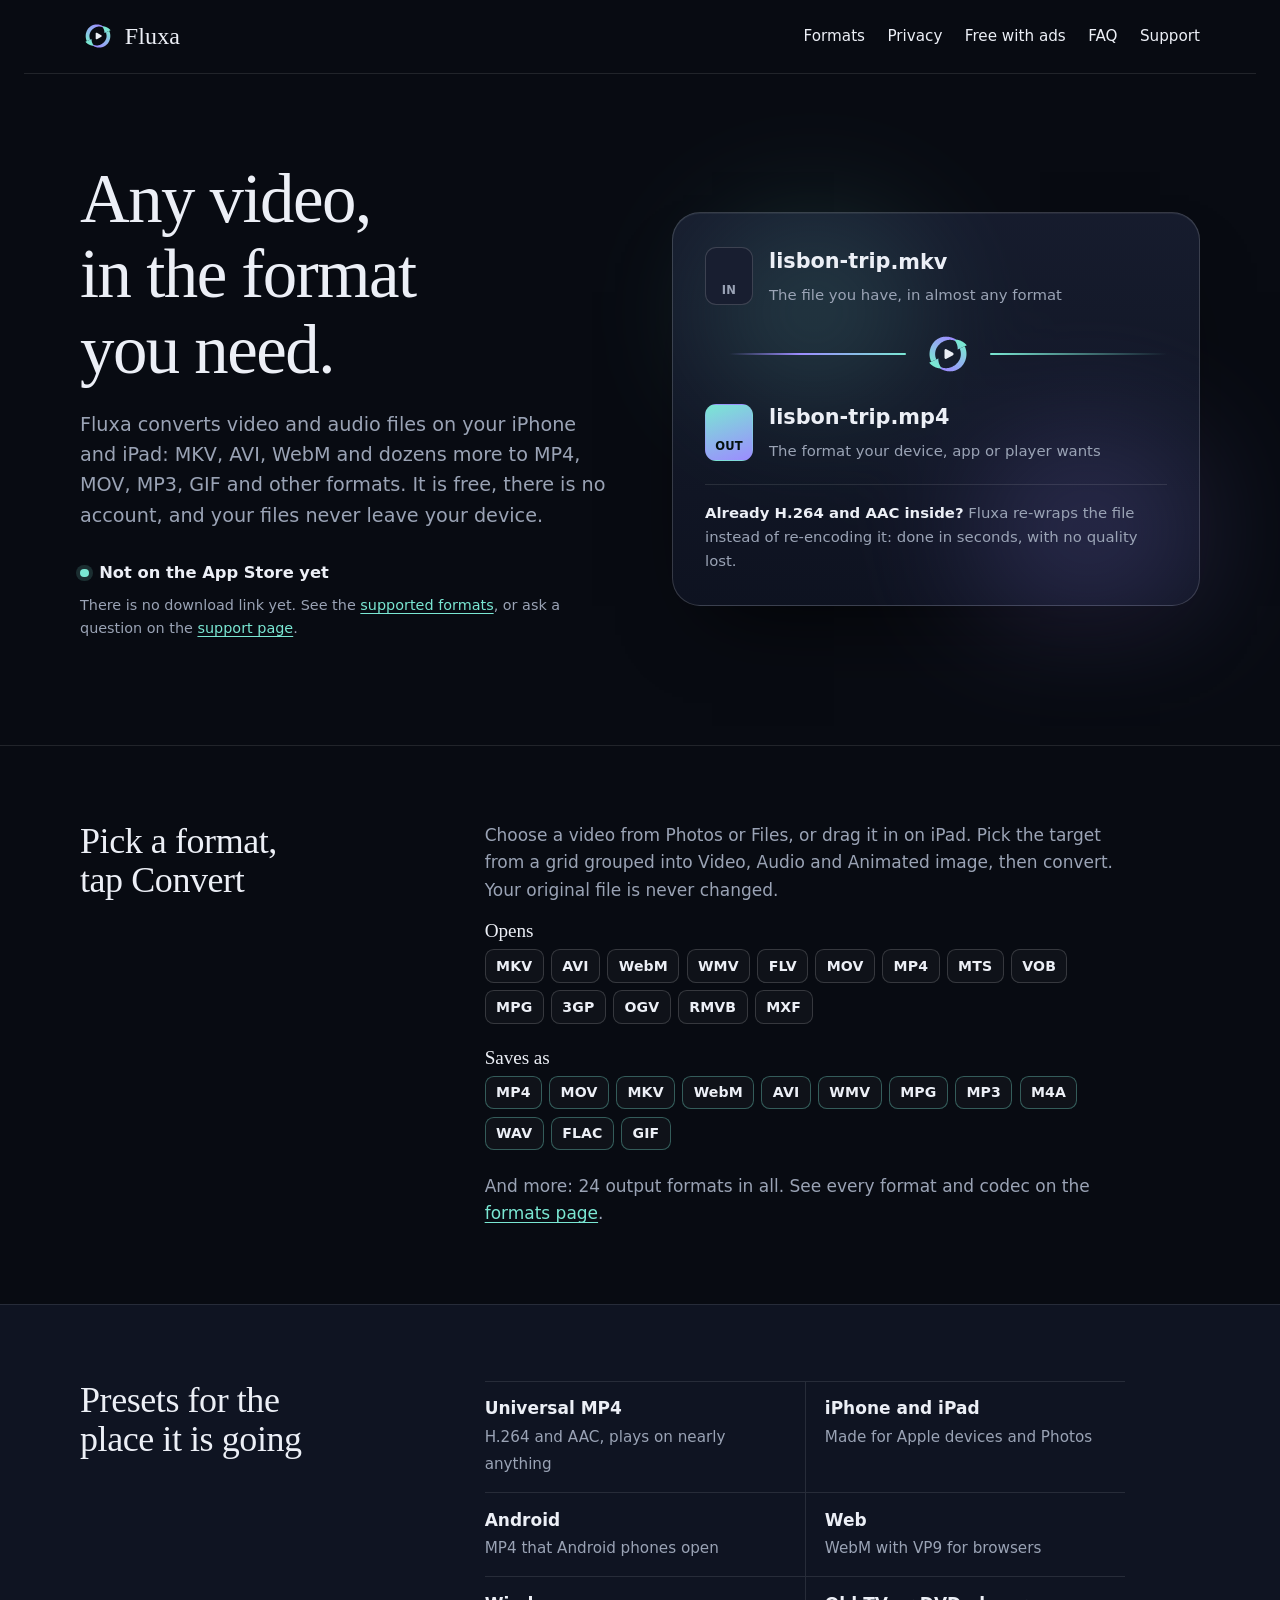
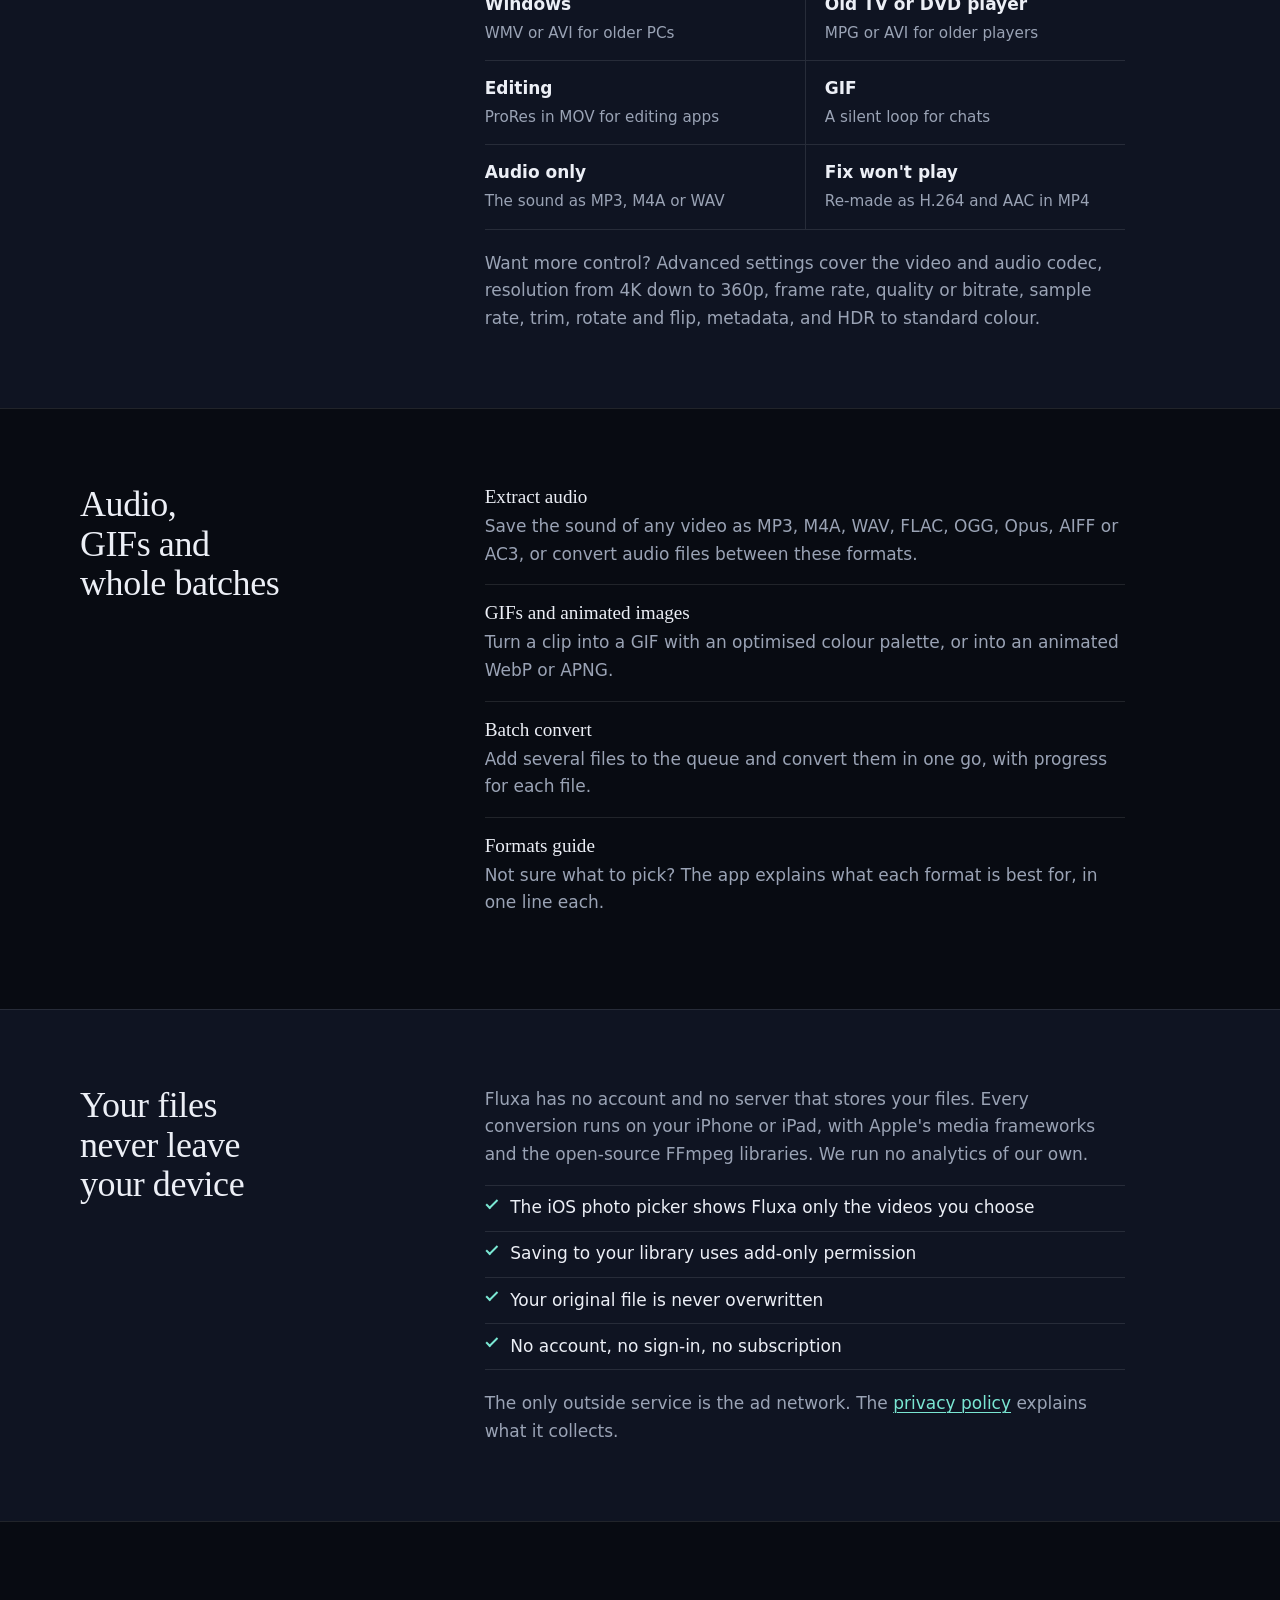
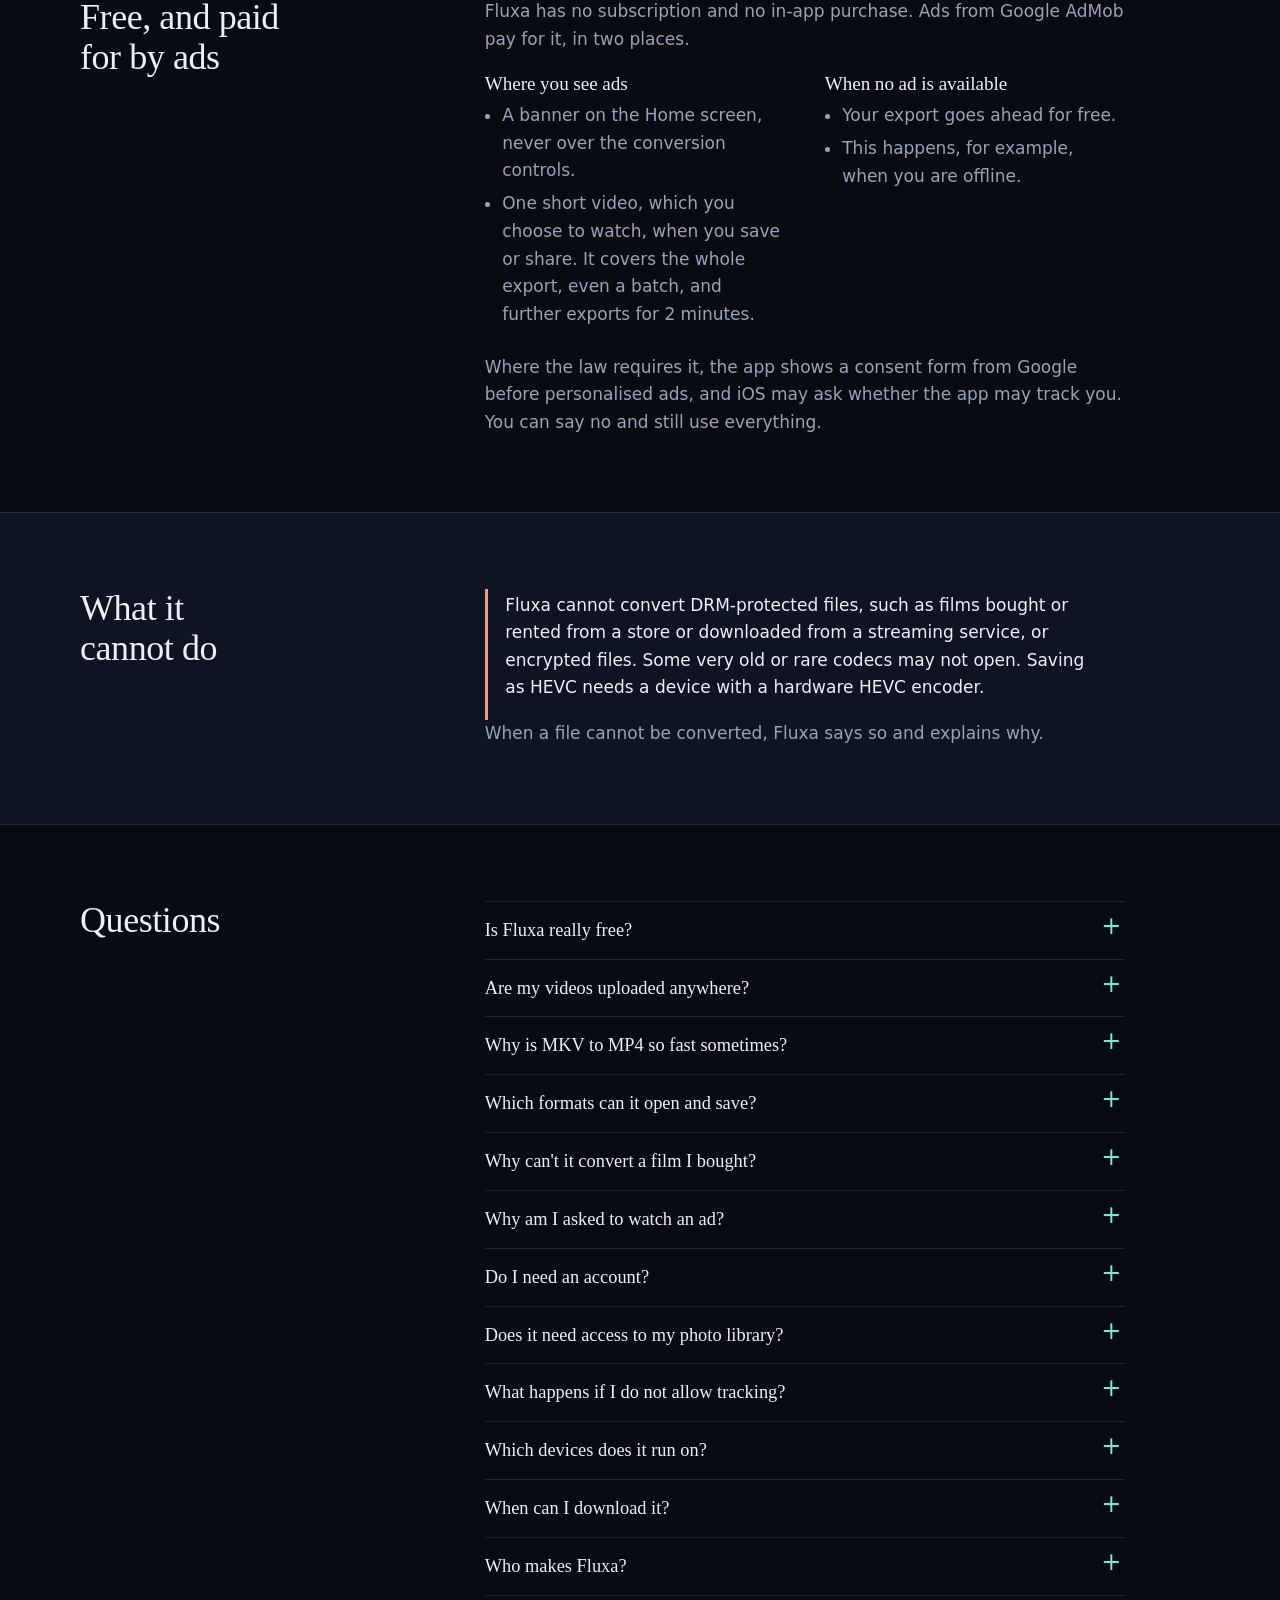
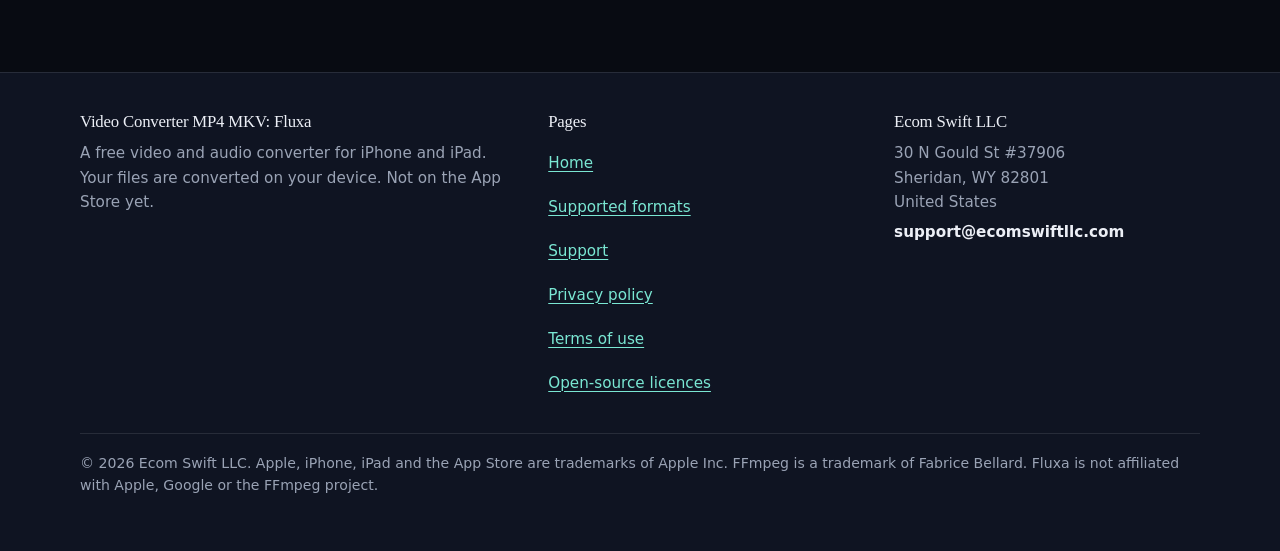
==== fluxa/index.html @ e5e85840 "Fluxa site: home, formats, support, privacy, terms, licences Co-Authored-By: Claude Opus 5.5 <norepl" ====
<!doctype html>
<html lang="en">
<head>
<meta charset="utf-8">
<meta name="viewport" content="width=device-width, initial-scale=1, viewport-fit=cover">
<title>Video Converter MP4 MKV: Fluxa | Convert any video and audio</title>
<meta name="description" content="Free video converter for iPhone and iPad. Convert MKV, AVI, WebM, WMV, MOV and more to MP4, extract audio as MP3, make GIFs and convert in batches. Converted on your device, with no account.">
<link rel="canonical" href="https://ecomswiftllc.github.io/fluxa/">
<meta name="theme-color" content="#080B12">
<meta name="color-scheme" content="dark">
<link rel="icon" href="assets/favicon.svg" type="image/svg+xml">
<link rel="icon" href="assets/favicon-32.png" type="image/png" sizes="32x32">
<link rel="apple-touch-icon" href="assets/apple-touch-icon.png">
<meta property="og:type" content="website">
<meta property="og:site_name" content="Video Converter MP4 MKV: Fluxa">
<meta property="og:title" content="Video Converter MP4 MKV: Fluxa | Convert any video and audio">
<meta property="og:description" content="Free video converter for iPhone and iPad. Convert MKV, AVI, WebM, WMV, MOV and more to MP4, extract audio as MP3, make GIFs and convert in batches. Converted on your device, with no account.">
<meta property="og:url" content="https://ecomswiftllc.github.io/fluxa/">
<meta property="og:image" content="https://ecomswiftllc.github.io/fluxa/assets/og-image.png">
<meta property="og:image:width" content="1200">
<meta property="og:image:height" content="630">
<meta property="og:image:alt" content="The Fluxa app icon, two aurora ribbons in a loop around a play button, next to the name Video Converter MP4 MKV: Fluxa">
<meta name="twitter:card" content="summary_large_image">
<meta name="twitter:title" content="Video Converter MP4 MKV: Fluxa | Convert any video and audio">
<meta name="twitter:description" content="Free video converter for iPhone and iPad. Convert MKV, AVI, WebM, WMV, MOV and more to MP4, extract audio as MP3, make GIFs and convert in batches. Converted on your device, with no account.">
<meta name="twitter:image" content="https://ecomswiftllc.github.io/fluxa/assets/og-image.png">
<link rel="stylesheet" href="assets/site.css">
<script type="application/ld+json">
{
  "@context": "https://schema.org",
  "@type": "SoftwareApplication",
  "name": "Video Converter MP4 MKV: Fluxa",
  "alternateName": "Fluxa",
  "url": "https://ecomswiftllc.github.io/fluxa/",
  "applicationCategory": "MultimediaApplication",
  "operatingSystem": "iOS 17.0 or later",
  "description": "A free video and audio converter for iPhone and iPad. Convert MKV, AVI, WebM, WMV, FLV, MOV and more to MP4, MOV, MKV, WebM, AVI, MP3, GIF and other formats. Everything is converted on the device. Supported by ads.",
  "image": "https://ecomswiftllc.github.io/fluxa/assets/icon-512.png",
  "offers": {
    "@type": "Offer",
    "price": "0",
    "priceCurrency": "USD"
  },
  "publisher": {
    "@type": "Organization",
    "name": "Ecom Swift LLC",
    "url": "https://www.ecomswiftllc.com/",
    "address": {
      "@type": "PostalAddress",
      "streetAddress": "30 N Gould St #37906",
      "addressLocality": "Sheridan",
      "addressRegion": "WY",
      "postalCode": "82801",
      "addressCountry": "US"
    }
  },
  "featureList": [
    "Convert between 12 video, 9 audio and 3 animated image formats",
    "Lossless re-wrap when the codecs already fit",
    "Presets for iPhone, Android, web, Windows, DVD players and editing",
    "Extract audio as MP3, M4A, WAV, FLAC and more",
    "GIF, animated WebP and APNG from a clip",
    "Batch queue",
    "Converted on the device, no account"
  ]
}
</script>
<script type="application/ld+json">
{
  "@context": "https://schema.org",
  "@type": "FAQPage",
  "mainEntity": [
    {
      "@type": "Question",
      "name": "Is Fluxa really free?",
      "acceptedAnswer": {
        "@type": "Answer",
        "text": "Yes. There is no subscription, no in-app purchase, no paid version and no watermark. Ads from Google AdMob pay for the app: a banner on the Home screen, and one rewarded video that you choose to watch before you save or share."
      }
    },
    {
      "@type": "Question",
      "name": "Are my videos uploaded anywhere?",
      "acceptedAnswer": {
        "@type": "Answer",
        "text": "No. Fluxa converts every file on your iPhone or iPad. We never receive your videos, your audio or your file names."
      }
    },
    {
      "@type": "Question",
      "name": "Why is MKV to MP4 so fast sometimes?",
      "acceptedAnswer": {
        "@type": "Answer",
        "text": "Many MKV files already hold H.264 or HEVC video and AAC audio, which MP4 can hold too. Then Fluxa only moves the streams into the new container instead of re-encoding them. It takes seconds and the picture and sound are exactly the same."
      }
    },
    {
      "@type": "Question",
      "name": "Which formats can it open and save?",
      "acceptedAnswer": {
        "@type": "Answer",
        "text": "It opens MKV, AVI, WebM, WMV, FLV, MOV, MP4, MTS, VOB and many more, and saves 12 video formats, 9 audio formats and 3 animated image formats. The formats page has the full list with codecs."
      }
    },
    {
      "@type": "Question",
      "name": "Why can't it convert a film I bought?",
      "acceptedAnswer": {
        "@type": "Answer",
        "text": "Films and shows bought or rented from a store, or downloaded from a streaming service, are protected by DRM. Fluxa cannot read protected or encrypted files, and it tells you so instead of failing quietly."
      }
    },
    {
      "@type": "Question",
      "name": "Why am I asked to watch an ad?",
      "acceptedAnswer": {
        "@type": "Answer",
        "text": "When you save or share, the app offers one short video that you choose to watch. One watched ad covers that export, even a whole batch, and further exports for 2 minutes. If you choose Not now, nothing is saved and you can try again any time. If no ad is available, for example when you are offline, the export goes ahead anyway. Choosing formats and converting never needs an ad."
      }
    },
    {
      "@type": "Question",
      "name": "Do I need an account?",
      "acceptedAnswer": {
        "@type": "Answer",
        "text": "No. There is no sign-in and no sign-up."
      }
    },
    {
      "@type": "Question",
      "name": "Does it need access to my photo library?",
      "acceptedAnswer": {
        "@type": "Answer",
        "text": "Not to open files. You pick videos with the iOS photo picker, and Fluxa sees only the ones you choose. To save a result, the app asks for add-only permission, which lets it add items and does not let it read your library. Files from the Files app need no permission."
      }
    },
    {
      "@type": "Question",
      "name": "What happens if I do not allow tracking?",
      "acceptedAnswer": {
        "@type": "Answer",
        "text": "The app works the same and the ads are less personalised. You can change the choice any time in iOS Settings under Privacy and Security, then Tracking. Fluxa runs no analytics of its own."
      }
    },
    {
      "@type": "Question",
      "name": "Which devices does it run on?",
      "acceptedAnswer": {
        "@type": "Answer",
        "text": "iPhone and iPad with iOS 17 or iPadOS 17 or later, in portrait and landscape. Saving as HEVC uses the hardware encoder, which some older devices do not have; Fluxa then offers H.264."
      }
    },
    {
      "@type": "Question",
      "name": "When can I download it?",
      "acceptedAnswer": {
        "@type": "Answer",
        "text": "Fluxa is not on the App Store yet, so there is no download link. This page will link to the App Store listing once the app is available."
      }
    },
    {
      "@type": "Question",
      "name": "Who makes Fluxa?",
      "acceptedAnswer": {
        "@type": "Answer",
        "text": "Ecom Swift LLC, a company registered in Wyoming, United States. You can reach us on the support page."
      }
    }
  ]
}
</script>
</head>
<body>
<a class="skip" href="#main">Skip to content</a>
<header class="site-header">
  <div class="wrap">
    <a class="brand" href="./"><img src="assets/fluxa-mark.svg" alt="" width="36" height="36">Fluxa</a>
    <nav class="nav" aria-label="Main">
      <a href="formats/">Formats</a>
      <a href="./#private">Privacy</a>
      <a href="./#free">Free with ads</a>
      <a href="./#faq">FAQ</a>
      <a href="support/">Support</a>
    </nav>
  </div>
</header>

<main id="main">
  <section class="hero" aria-labelledby="h1">
    <div class="wrap">
      <div>
        <h1 id="h1">Any video, in the format you need.</h1>
        <p class="lede">Fluxa converts video and audio files on your iPhone and iPad: MKV, AVI, WebM and dozens more to MP4, MOV, MP3, GIF and other formats. It is free, there is no account, and your files never leave your device.</p>
        <p class="status">Not on the App Store yet</p>
        <p class="small hero-note">There is no download link yet. See the <a href="formats/">supported formats</a>, or ask a question on the <a href="support/">support page</a>.</p>
      </div>
      <figure class="specimen" aria-label="Example: a file named lisbon-trip.mkv becomes lisbon-trip.mp4">
        <div class="file">
          <div class="doc-ico" aria-hidden="true">IN</div>
          <p class="fname" aria-hidden="true">lisbon-trip<span class="ext"><span class="roll"><span>.mkv</span><span>.avi</span><span>.webm</span><span>.wmv</span><span>.flv</span><span>.mts</span><span>.mkv</span></span></span></p>
          <p class="fmeta">The file you have, in almost any format</p>
        </div>
        <div class="flux" aria-hidden="true"><img src="assets/fluxa-mark.svg" alt="" width="54" height="54"></div>
        <div class="file out">
          <div class="doc-ico" aria-hidden="true">OUT</div>
          <p class="fname" aria-hidden="true">lisbon-trip.mp4</p>
          <p class="fmeta">The format your device, app or player wants</p>
        </div>
        <figcaption class="flux-note"><strong>Already H.264 and AAC inside?</strong> Fluxa re-wraps the file instead of re-encoding it: done in seconds, with no quality lost.</figcaption>
      </figure>
    </div>
  </section>


  <section class="section" id="convert" aria-labelledby="h-convert">
    <div class="wrap">
      <h2 id="h-convert">Pick a format, tap Convert</h2>
      <div class="section-body">
        <p>Choose a video from Photos or Files, or drag it in on iPad. Pick the target from a grid grouped into Video, Audio and Animated image, then convert. Your original file is never changed.</p>
        <h3>Opens</h3>
        <ul class="tokens "><li>MKV</li><li>AVI</li><li>WebM</li><li>WMV</li><li>FLV</li><li>MOV</li><li>MP4</li><li>MTS</li><li>VOB</li><li>MPG</li><li>3GP</li><li>OGV</li><li>RMVB</li><li>MXF</li></ul>
        <h3>Saves as</h3>
        <ul class="tokens out"><li>MP4</li><li>MOV</li><li>MKV</li><li>WebM</li><li>AVI</li><li>WMV</li><li>MPG</li><li>MP3</li><li>M4A</li><li>WAV</li><li>FLAC</li><li>GIF</li></ul>
        <p>And more: 24 output formats in all. See every format and codec on the <a href="formats/">formats page</a>.</p>
      </div>
    </div>
  </section>

  <section class="section band" id="presets" aria-labelledby="h-presets">
    <div class="wrap">
      <h2 id="h-presets">Presets for the place it is going</h2>
      <div class="section-body">
        <ul class="presets">
          <li><strong>Universal MP4</strong><span>H.264 and AAC, plays on nearly anything</span></li>
          <li><strong>iPhone and iPad</strong><span>Made for Apple devices and Photos</span></li>
          <li><strong>Android</strong><span>MP4 that Android phones open</span></li>
          <li><strong>Web</strong><span>WebM with VP9 for browsers</span></li>
          <li><strong>Windows</strong><span>WMV or AVI for older PCs</span></li>
          <li><strong>Old TV or DVD player</strong><span>MPG or AVI for older players</span></li>
          <li><strong>Editing</strong><span>ProRes in MOV for editing apps</span></li>
          <li><strong>GIF</strong><span>A silent loop for chats</span></li>
          <li><strong>Audio only</strong><span>The sound as MP3, M4A or WAV</span></li>
          <li><strong>Fix won&#x27;t play</strong><span>Re-made as H.264 and AAC in MP4</span></li>
        </ul>
        <p>Want more control? Advanced settings cover the video and audio codec, resolution from 4K down to 360p, frame rate, quality or bitrate, sample rate, trim, rotate and flip, metadata, and HDR to standard colour.</p>
      </div>
    </div>
  </section>

  <section class="section" id="more" aria-labelledby="h-more">
    <div class="wrap">
      <h2 id="h-more">Audio, GIFs and whole batches</h2>
      <div class="section-body">
        <dl class="defs">
          <div><dt>Extract audio</dt><dd>Save the sound of any video as MP3, M4A, WAV, FLAC, OGG, Opus, AIFF or AC3, or convert audio files between these formats.</dd></div>
          <div><dt>GIFs and animated images</dt><dd>Turn a clip into a GIF with an optimised colour palette, or into an animated WebP or APNG.</dd></div>
          <div><dt>Batch convert</dt><dd>Add several files to the queue and convert them in one go, with progress for each file.</dd></div>
          <div><dt>Formats guide</dt><dd>Not sure what to pick? The app explains what each format is best for, in one line each.</dd></div>
        </dl>
      </div>
    </div>
  </section>

  <section class="section band" id="private" aria-labelledby="h-private">
    <div class="wrap">
      <h2 id="h-private">Your files never leave your device</h2>
      <div class="section-body">
        <p>Fluxa has no account and no server that stores your files. Every conversion runs on your iPhone or iPad, with Apple's media frameworks and the open-source FFmpeg libraries. We run no analytics of our own.</p>
        <ul class="checks">
          <li>The iOS photo picker shows Fluxa only the videos you choose</li>
          <li>Saving to your library uses add-only permission</li>
          <li>Your original file is never overwritten</li>
          <li>No account, no sign-in, no subscription</li>
        </ul>
        <p>The only outside service is the ad network. The <a href="privacy/">privacy policy</a> explains what it collects.</p>
      </div>
    </div>
  </section>

  <section class="section" id="free" aria-labelledby="h-free">
    <div class="wrap">
      <h2 id="h-free">Free, and paid for by ads</h2>
      <div class="section-body">
        <p>Fluxa has no subscription and no in-app purchase. Ads from Google AdMob pay for it, in two places.</p>
        <div class="split">
          <div>
            <h3>Where you see ads</h3>
            <ul>
              <li>A banner on the Home screen, never over the conversion controls.</li>
              <li>One short video, which you choose to watch, when you save or share. It covers the whole export, even a batch, and further exports for 2 minutes.</li>
            </ul>
          </div>
          <div>
            <h3>When no ad is available</h3>
            <ul>
              <li>Your export goes ahead for free.</li>
              <li>This happens, for example, when you are offline.</li>
            </ul>
          </div>
        </div>
        <p>Where the law requires it, the app shows a consent form from Google before personalised ads, and iOS may ask whether the app may track you. You can say no and still use everything.</p>
      </div>
    </div>
  </section>

  <section class="section band" id="limits" aria-labelledby="h-limits">
    <div class="wrap">
      <h2 id="h-limits">What it cannot do</h2>
      <div class="section-body">
        <div class="limit">
          <p>Fluxa cannot convert DRM-protected files, such as films bought or rented from a store or downloaded from a streaming service, or encrypted files. Some very old or rare codecs may not open. Saving as HEVC needs a device with a hardware HEVC encoder.</p>
        </div>
        <p>When a file cannot be converted, Fluxa says so and explains why.</p>
      </div>
    </div>
  </section>

  <section class="section faq" id="faq" aria-labelledby="h-faq">
    <div class="wrap">
      <h2 id="h-faq">Questions</h2>
      <div class="section-body">
        <details><summary>Is Fluxa really free?</summary><div class="answer"><p>Yes. There is no subscription, no in-app purchase, no paid version and no watermark. Ads from Google AdMob pay for the app: a banner on the Home screen, and one rewarded video that you choose to watch before you save or share.</p></div></details>
        <details><summary>Are my videos uploaded anywhere?</summary><div class="answer"><p>No. Fluxa converts every file on your iPhone or iPad. We never receive your videos, your audio or your file names.</p></div></details>
        <details><summary>Why is MKV to MP4 so fast sometimes?</summary><div class="answer"><p>Many MKV files already hold H.264 or HEVC video and AAC audio, which MP4 can hold too. Then Fluxa only moves the streams into the new container instead of re-encoding them. It takes seconds and the picture and sound are exactly the same.</p></div></details>
        <details><summary>Which formats can it open and save?</summary><div class="answer"><p>It opens MKV, AVI, WebM, WMV, FLV, MOV, MP4, MTS, VOB and many more, and saves 12 video formats, 9 audio formats and 3 animated image formats. The <a href="formats/">formats page</a> has the full list with codecs.</p></div></details>
        <details><summary>Why can&#x27;t it convert a film I bought?</summary><div class="answer"><p>Films and shows bought or rented from a store, or downloaded from a streaming service, are protected by DRM. Fluxa cannot read protected or encrypted files, and it tells you so instead of failing quietly.</p></div></details>
        <details><summary>Why am I asked to watch an ad?</summary><div class="answer"><p>When you save or share, the app offers one short video that you choose to watch. One watched ad covers that export, even a whole batch, and further exports for 2 minutes. If you choose Not now, nothing is saved and you can try again any time. If no ad is available, for example when you are offline, the export goes ahead anyway. Choosing formats and converting never needs an ad.</p></div></details>
        <details><summary>Do I need an account?</summary><div class="answer"><p>No. There is no sign-in and no sign-up.</p></div></details>
        <details><summary>Does it need access to my photo library?</summary><div class="answer"><p>Not to open files. You pick videos with the iOS photo picker, and Fluxa sees only the ones you choose. To save a result, the app asks for add-only permission, which lets it add items and does not let it read your library. Files from the Files app need no permission.</p></div></details>
        <details><summary>What happens if I do not allow tracking?</summary><div class="answer"><p>The app works the same and the ads are less personalised. You can change the choice any time in iOS Settings under Privacy and Security, then Tracking. Fluxa runs no analytics of its own.</p></div></details>
        <details><summary>Which devices does it run on?</summary><div class="answer"><p>iPhone and iPad with iOS 17 or iPadOS 17 or later, in portrait and landscape. Saving as HEVC uses the hardware encoder, which some older devices do not have; Fluxa then offers H.264.</p></div></details>
        <details><summary>When can I download it?</summary><div class="answer"><p>Fluxa is not on the App Store yet, so there is no download link. This page will link to the App Store listing once the app is available.</p></div></details>
        <details><summary>Who makes Fluxa?</summary><div class="answer"><p>Ecom Swift LLC, a company registered in Wyoming, United States. You can reach us on the <a href="support/">support page</a>.</p></div></details>
      </div>
    </div>
  </section>
</main>
<footer class="site-footer">
  <div class="wrap">
    <div>
      <h2>Video Converter MP4 MKV: Fluxa</h2>
      <p>A free video and audio converter for iPhone and iPad. Your files are converted on your device. Not on the App Store yet.</p>
    </div>
    <nav aria-label="Footer">
      <h2>Pages</h2>
      <ul>
        <li><a href="./">Home</a></li>
        <li><a href="formats/">Supported formats</a></li>
        <li><a href="support/">Support</a></li>
        <li><a href="privacy/">Privacy policy</a></li>
        <li><a href="terms/">Terms of use</a></li>
        <li><a href="licenses/">Open-source licences</a></li>
      </ul>
    </nav>
    <div>
      <h2>Ecom Swift LLC</h2>
      <p>30 N Gould St #37906<br>Sheridan, WY 82801<br>United States</p>
      <p class="email">support@ecomswiftllc.com</p>
    </div>
    <p class="legalline">&copy; 2026 Ecom Swift LLC. Apple, iPhone, iPad and the App Store are trademarks of Apple Inc. FFmpeg is a trademark of Fabrice Bellard. Fluxa is not affiliated with Apple, Google or the FFmpeg project.</p>
  </div>
</footer>
</body>
</html>
---- fluxa/assets/site.css ----
/* Fluxa site. System fonts only, no external requests. Dark by design, like the app.
   Layout: one calm reading column per section, section titles in a left rail on wide screens.
   Memorable element: the hero specimen, a real file turning into another format along an aurora line. */
:root {
  --ink: #080B12;        /* page */
  --surface: #0F1422;    /* bands, footer */
  --raised: #181E30;     /* panels */
  --hairline: rgba(255, 255, 255, .10);
  --hairline-strong: rgba(255, 255, 255, .16);
  --text: #ECEFF6;       /* body text, 16:1 on ink */
  --muted: #9AA3B5;      /* secondary text, 7.6:1 on ink, 6.9:1 on surface */
  --mint: #7AE7D3;       /* links and accent, 13:1 on ink */
  --violet: #9C8CFF;     /* decorative only */
  --on-accent: #04110F;
  --danger: #F2998F;
  --serif: "New York", ui-serif, "Iowan Old Style", "Palatino Linotype", Palatino, Charter, Georgia, serif;
  --sans: -apple-system, BlinkMacSystemFont, "SF Pro Text", system-ui, "Segoe UI", Roboto, "Helvetica Neue", Arial, sans-serif;
  --gutter: max(1rem, env(safe-area-inset-left, 0px));
  --gutter-r: max(1rem, env(safe-area-inset-right, 0px));
  --measure: 40rem;
  color-scheme: dark;
}
@media (min-width: 40rem) { :root { --gutter: max(1.5rem, env(safe-area-inset-left, 0px)); --gutter-r: max(1.5rem, env(safe-area-inset-right, 0px)); } }

*, *::before, *::after { box-sizing: border-box; }
html { -webkit-text-size-adjust: 100%; scroll-behavior: smooth; background: var(--ink); overflow-x: clip; }
@media (prefers-reduced-motion: reduce) { html { scroll-behavior: auto; } }
body {
  margin: 0;
  background: var(--ink);
  color: var(--text);
  font-family: var(--sans);
  font-size: 1.0625rem;
  line-height: 1.62;
  padding-left: var(--gutter);
  padding-right: var(--gutter-r);
  overflow-x: clip;
}
img, svg { max-width: 100%; display: block; }
a { color: var(--mint); text-underline-offset: 0.18em; text-decoration-thickness: 1px; }
a:hover { text-decoration-thickness: 2px; }
:focus-visible { outline: 3px solid var(--mint); outline-offset: 3px; border-radius: 3px; }
.skip { position: absolute; left: -999px; top: 0; background: var(--mint); color: var(--on-accent); padding: .6rem 1rem; z-index: 20; font-weight: 600; }
.skip:focus { left: 1rem; top: 1rem; }

.wrap { width: 100%; max-width: 70rem; margin-inline: auto; }

/* header */
.site-header { padding-block: .9rem; border-bottom: 1px solid var(--hairline); }
.site-header .wrap { display: flex; flex-wrap: wrap; align-items: center; justify-content: space-between; gap: .3rem 2rem; }
.brand { display: inline-flex; align-items: center; gap: .55rem; min-height: 44px; text-decoration: none; color: var(--text); font-family: var(--serif); font-size: 1.5rem; font-weight: 500; letter-spacing: .005em; }
.brand img { width: 36px; height: 36px; }
.nav { display: flex; flex-wrap: wrap; gap: 0 1.4rem; font-size: .95rem; }
.nav a { color: var(--text); text-decoration: none; min-height: 44px; display: inline-flex; align-items: center; }
.nav a:hover { color: var(--mint); }
.nav a[aria-current="page"] { color: var(--mint); font-weight: 600; }

/* type */
h1, h2, h3 { font-family: var(--serif); font-weight: 500; line-height: 1.1; letter-spacing: -.012em; margin: 0; text-wrap: balance; color: var(--text); }
h1 { font-size: clamp(2.5rem, 5.6vw, 4.3rem); letter-spacing: -.022em; }
h2 { font-size: clamp(1.65rem, 3vw, 2.25rem); }
h3 { font-size: 1.2rem; letter-spacing: -.004em; }
p { margin: 0 0 1rem; }
.lede { font-size: 1.2rem; line-height: 1.58; color: var(--muted); max-width: 34rem; }
.small { font-size: .9rem; color: var(--muted); }

/* hero */
.hero { padding-block: clamp(2.5rem, 7vw, 5.5rem) clamp(3rem, 7vw, 5.5rem); }
.hero .wrap { display: grid; grid-template-columns: minmax(0, 1fr) minmax(0, 1fr); gap: clamp(2rem, 5vw, 4.5rem); align-items: center; }
.hero h1 { margin-bottom: 1.3rem; max-width: 12ch; }
.hero .lede { margin-bottom: 1.8rem; }
.status { display: flex; align-items: center; gap: .65rem; color: var(--text); font-weight: 600; font-size: 1.02rem; margin: 0 0 .5rem; }
.status::before { content: ""; width: .55rem; height: .55rem; border-radius: 50%; background: var(--mint); box-shadow: 0 0 0 4px rgba(122, 231, 211, .16); flex: none; }
.hero-note { max-width: 31rem; }

/* the specimen: one file, before and after, joined by the aurora line */
.specimen { position: relative; margin: 0; padding: clamp(1.25rem, 3vw, 2rem); border-radius: 1.75rem; background:
  linear-gradient(180deg, rgba(24, 30, 48, .92), rgba(15, 20, 34, .92)); border: 1px solid var(--hairline-strong);
  box-shadow: 0 40px 80px -40px rgba(0, 0, 0, .8), inset 0 1px 0 rgba(255, 255, 255, .06); isolation: isolate; }
.specimen::before { content: ""; position: absolute; inset: -12% -8%; z-index: -1; filter: blur(48px); opacity: .55;
  background: radial-gradient(40% 45% at 30% 30%, rgba(122, 231, 211, .35), transparent 70%), radial-gradient(45% 50% at 75% 75%, rgba(156, 140, 255, .4), transparent 70%); }
.file { display: grid; grid-template-columns: auto minmax(0, 1fr); gap: .25rem 1rem; align-items: center; }
.file .doc-ico { grid-row: span 2; width: 3rem; height: 3.6rem; border-radius: .7rem; background: var(--raised); border: 1px solid var(--hairline-strong); display: grid; place-items: end center; padding-bottom: .45rem; font: 700 .72rem/1 var(--sans); letter-spacing: .02em; color: var(--muted); }
.file.out .doc-ico { background: linear-gradient(160deg, #7AE7D3, #9C8CFF); color: var(--on-accent); border-color: transparent; }
.fname { margin: 0; font-size: clamp(1.05rem, 2.2vw, 1.3rem); font-weight: 600; color: var(--text); overflow-wrap: anywhere; display: flex; align-items: baseline; }
.fmeta { font-size: .93rem; color: var(--muted); margin: 0; }
.ext { display: inline-block; height: 1.35em; overflow: hidden; vertical-align: bottom; }
.ext span { display: block; line-height: 1.35em; }
.ext .rest { color: var(--muted); }
@media (prefers-reduced-motion: no-preference) {
  .ext .roll { animation: ext-roll 5s cubic-bezier(.7, 0, .3, 1) .4s 1 both; /* plays once, under 5 s (WCAG 2.2.2) */ }
  @keyframes ext-roll {
    0%, 12% { transform: translateY(0); }
    16%, 28% { transform: translateY(-1.35em); }
    32%, 44% { transform: translateY(-2.7em); }
    48%, 60% { transform: translateY(-4.05em); }
    64%, 76% { transform: translateY(-5.4em); }
    80%, 92% { transform: translateY(-6.75em); }
    96%, 100% { transform: translateY(-8.1em); }
  }
}
.flux { display: grid; grid-template-columns: minmax(0, 1fr) auto minmax(0, 1fr); align-items: center; gap: .9rem; margin: 1.25rem 0 1.25rem 1.5rem; }
.flux::before, .flux::after { content: ""; height: 2px; border-radius: 2px; background: linear-gradient(90deg, rgba(156, 140, 255, 0), #9C8CFF 40%, #7AE7D3); }
.flux::after { background: linear-gradient(90deg, #7AE7D3, rgba(122, 231, 211, 0)); }
.flux img { width: 3.4rem; height: 3.4rem; }
.flux-note { margin: 1.3rem 0 0; padding-top: 1rem; border-top: 1px solid var(--hairline); font-size: .93rem; color: var(--muted); }
.flux-note strong { color: var(--text); font-weight: 600; }

/* format tokens */
.tokens { display: flex; flex-wrap: wrap; gap: .45rem; margin: .2rem 0 1.4rem; padding: 0; list-style: none; }
.tokens li { padding: .28rem .65rem; border-radius: .55rem; border: 1px solid var(--hairline-strong); background: rgba(255, 255, 255, .03); font-size: .88rem; font-weight: 600; letter-spacing: .01em; color: var(--text); }
.tokens.out li { border-color: rgba(122, 231, 211, .35); }

/* app screenshots, shown only when real captures exist */
.shots-section { padding-block: clamp(2.75rem, 6vw, 4.75rem); border-top: 1px solid var(--hairline); }
.shots-section h2 { margin-bottom: 1.6rem; }
.shots { display: grid; grid-auto-flow: column; grid-auto-columns: minmax(13rem, 16rem); gap: 1.25rem; overflow-x: auto; padding: .25rem .25rem 1.25rem; margin: 0; list-style: none; scroll-snap-type: x proximity; scrollbar-color: var(--hairline-strong) transparent; scrollbar-width: thin; }
.shots li { scroll-snap-align: start; }
.shots img { width: 100%; height: auto; border-radius: 1.4rem; border: 1px solid var(--hairline); }

/* sections */
.section { padding-block: clamp(2.75rem, 6vw, 4.75rem); padding-inline: var(--gutter) var(--gutter-r); margin-inline: calc(var(--gutter) * -1) calc(var(--gutter-r) * -1); border-top: 1px solid var(--hairline); }
.section .wrap { display: grid; grid-template-columns: minmax(0, 1fr) minmax(0, 2.1fr); gap: 1.25rem clamp(2rem, 5vw, 4.5rem); }
.section h2 { max-width: 13ch; }
.section-body { min-width: 0; max-width: var(--measure); }
.section-body > *:last-child { margin-bottom: 0; }
.section-body p { color: var(--muted); }
.section-body p strong { color: var(--text); }
.section-body h3 { margin: 0 0 .5rem; }
.band { background: var(--surface); }

.defs { margin: 0; padding: 0; }
.defs > div { padding-block: 1rem; border-top: 1px solid var(--hairline); }
.defs > div:first-child { border-top: 0; padding-top: 0; }
.defs dt { font-family: var(--serif); font-weight: 500; font-size: 1.2rem; line-height: 1.3; margin-bottom: .2rem; color: var(--text); }
.defs dd { margin: 0; color: var(--muted); }

.presets { display: grid; grid-template-columns: repeat(2, minmax(0, 1fr)); margin: 0 0 1.25rem; padding: 0; list-style: none; border-top: 1px solid var(--hairline); }
.presets li { padding: .85rem 1.2rem .9rem 0; border-bottom: 1px solid var(--hairline); }
.presets li:nth-child(even) { padding-left: 1.2rem; border-left: 1px solid var(--hairline); padding-right: 0; }
.presets strong { display: block; color: var(--text); font-weight: 600; }
.presets span { color: var(--muted); font-size: .95rem; }

.checks { list-style: none; margin: 0 0 1.25rem; padding: 0; }
.checks li { padding: .55rem 0 .55rem 1.6rem; border-top: 1px solid var(--hairline); position: relative; color: var(--text); }
.checks li:last-child { border-bottom: 1px solid var(--hairline); }
.checks li::before { content: ""; position: absolute; left: .25rem; top: .72rem; width: .38rem; height: .72rem; border-right: 2px solid var(--mint); border-bottom: 2px solid var(--mint); transform: rotate(45deg); }

.split { display: grid; grid-template-columns: repeat(2, minmax(0, 1fr)); gap: 1.5rem 2.5rem; margin-block: 1.25rem; }
.split ul { margin: 0; padding-left: 1.1rem; color: var(--muted); }
.split li { margin-bottom: .35rem; }

.limit { border-left: 3px solid var(--danger); padding: .15rem 0 .15rem 1.1rem; max-width: 38rem; }
.limit p { color: var(--text); }

/* faq */
.faq details { border-top: 1px solid var(--hairline); }
.faq details:last-child { border-bottom: 1px solid var(--hairline); }
.faq summary { cursor: pointer; list-style: none; padding: 1rem 2.2rem 1rem 0; font-family: var(--serif); font-weight: 500; font-size: 1.15rem; line-height: 1.35; position: relative; min-height: 44px; color: var(--text); }
.faq summary::-webkit-details-marker { display: none; }
.faq summary::after { content: "+"; position: absolute; right: .2rem; top: .75rem; font-family: var(--sans); font-weight: 300; font-size: 1.5rem; color: var(--mint); line-height: 1; }
.faq details[open] summary::after { content: "\2212"; }
.faq summary:hover { color: var(--mint); }
.faq .answer { padding: 0 0 1.1rem; color: var(--muted); max-width: 36rem; }
.faq .answer p:last-child { margin-bottom: 0; }

/* inner pages */
.page { padding-block: clamp(2.25rem, 5vw, 4rem) clamp(3rem, 6vw, 5rem); }
.page .doc { max-width: 42rem; }
.page .wide { max-width: 62rem; }
.page h1 { font-size: clamp(2.1rem, 4.4vw, 3rem); margin-bottom: 1.4rem; }
.page h2 { font-size: 1.5rem; margin: 2.4rem 0 .7rem; }
.page h3 { margin: 1.6rem 0 .5rem; }
.page ul, .page ol { padding-left: 1.2rem; }
.page li { margin-bottom: .4rem; }
.page .doc p, .page .doc li { color: var(--text); }
.page .doc .lede, .page .doc .small, .page .meta p { color: var(--muted); }
.page .meta { margin-bottom: 1.5rem; padding-bottom: 1rem; border-bottom: 1px solid var(--hairline); }
.page .meta p { margin-bottom: .2rem; }
.page .meta strong { color: var(--text); }
.contact-line { font-family: var(--serif); font-size: clamp(1.3rem, 4vw, 1.65rem); font-weight: 500; margin: .4rem 0 1rem; overflow-wrap: anywhere; }
.page .doc .contact-line { color: var(--mint); }
.page .faq .answer p, .page .faq .answer li { color: var(--muted); }
.page .faq .answer ol { margin: 0 0 1rem; }
.page .lic { border-top: 1px solid var(--hairline); padding-top: .2rem; }

/* format tables */
.table-scroll { overflow-x: auto; margin: 0 0 1.5rem; border: 1px solid var(--hairline); border-radius: 1rem; background: var(--surface); }
.table-scroll:focus-visible { outline-offset: 2px; }
table.fmt { border-collapse: collapse; width: 100%; min-width: 40rem; font-size: .95rem; }
table.fmt caption { text-align: left; padding: 1rem 1.1rem .4rem; font-family: var(--serif); font-size: 1.2rem; color: var(--text); }
table.fmt th, table.fmt td { text-align: left; vertical-align: top; padding: .7rem 1.1rem; border-top: 1px solid var(--hairline); }
table.fmt thead th { color: var(--muted); font-weight: 600; font-size: .85rem; border-top: 0; }
table.fmt tbody th { color: var(--text); font-weight: 700; white-space: nowrap; }
table.fmt td { color: var(--muted); }
table.fmt td.best { color: var(--text); }
table.fmt.lib { min-width: 0; }
table.fmt.lib td[data-label="Licence"] { white-space: nowrap; }
.ingroups { display: grid; grid-template-columns: repeat(2, minmax(0, 1fr)); gap: 0 2.5rem; margin-bottom: 1rem; }
.ingroups h3 { margin-top: 1.2rem; }

/* footer */
.site-footer { background: var(--surface); border-top: 1px solid var(--hairline); margin-inline: calc(var(--gutter) * -1) calc(var(--gutter-r) * -1); padding: 2.5rem var(--gutter-r) 3rem var(--gutter); }
.site-footer .wrap { display: grid; grid-template-columns: minmax(0, 1.4fr) minmax(0, 1fr) minmax(0, 1fr); gap: 1.75rem 2.5rem; font-size: .95rem; }
.site-footer h2 { font-size: 1.05rem; margin-bottom: .6rem; }
.site-footer p { margin: 0 0 .35rem; color: var(--muted); }
.site-footer ul { list-style: none; padding: 0; margin: 0; }
.site-footer li a { display: inline-flex; align-items: center; min-height: 44px; }
.legalline { grid-column: 1 / -1; border-top: 1px solid var(--hairline); padding-top: 1.1rem; color: var(--muted); font-size: .88rem; }

@media (max-width: 52rem) {
  .hero .wrap { grid-template-columns: minmax(0, 1fr); }
  .section .wrap { grid-template-columns: minmax(0, 1fr); }
  .section h2 { max-width: none; }
  .site-footer .wrap { grid-template-columns: minmax(0, 1fr) minmax(0, 1fr); }
  .site-footer .wrap > :first-child { grid-column: 1 / -1; }
}
@media (max-width: 34rem) {
  body { font-size: 1rem; }
  .split, table.fmt.lib { min-width: 0; }
table.fmt.lib td[data-label="Licence"] { white-space: nowrap; }
.ingroups { grid-template-columns: minmax(0, 1fr); }
  .presets { grid-template-columns: minmax(0, 1fr); }
  .presets li, .presets li:nth-child(even) { padding: .8rem 0 .85rem; border-left: 0; }
  .site-footer .wrap { grid-template-columns: minmax(0, 1fr); }
  .nav { gap: 0 1rem; font-size: .92rem; }
  .flux { margin-left: 0; }
  /* format tables stack into one block per format */
  table.fmt { min-width: 0; }
  table.fmt thead { position: absolute; width: 1px; height: 1px; overflow: hidden; clip: rect(0 0 0 0); }
  table.fmt tr { display: block; padding: .8rem 1rem .9rem; border-top: 1px solid var(--hairline); }
  table.fmt tbody th, table.fmt td { display: block; padding: 0; border: 0; white-space: normal; }
  table.fmt tbody th { font-size: 1.05rem; margin-bottom: .15rem; }
  table.fmt td + td { margin-top: .35rem; }
  table.fmt td[data-label]:not(.best)::before { content: attr(data-label) ": "; color: var(--text); font-weight: 600; }
  .specimen::before { inset: -6% 0; }
}

.sr-only { position: absolute; width: 1px; height: 1px; padding: 0; margin: -1px; overflow: hidden; clip: rect(0 0 0 0); white-space: nowrap; border: 0; }

/* email shown as selectable text */
.email { user-select: all; overflow-wrap: anywhere; font-weight: 600; color: inherit; }
.site-footer .email { color: var(--text); }
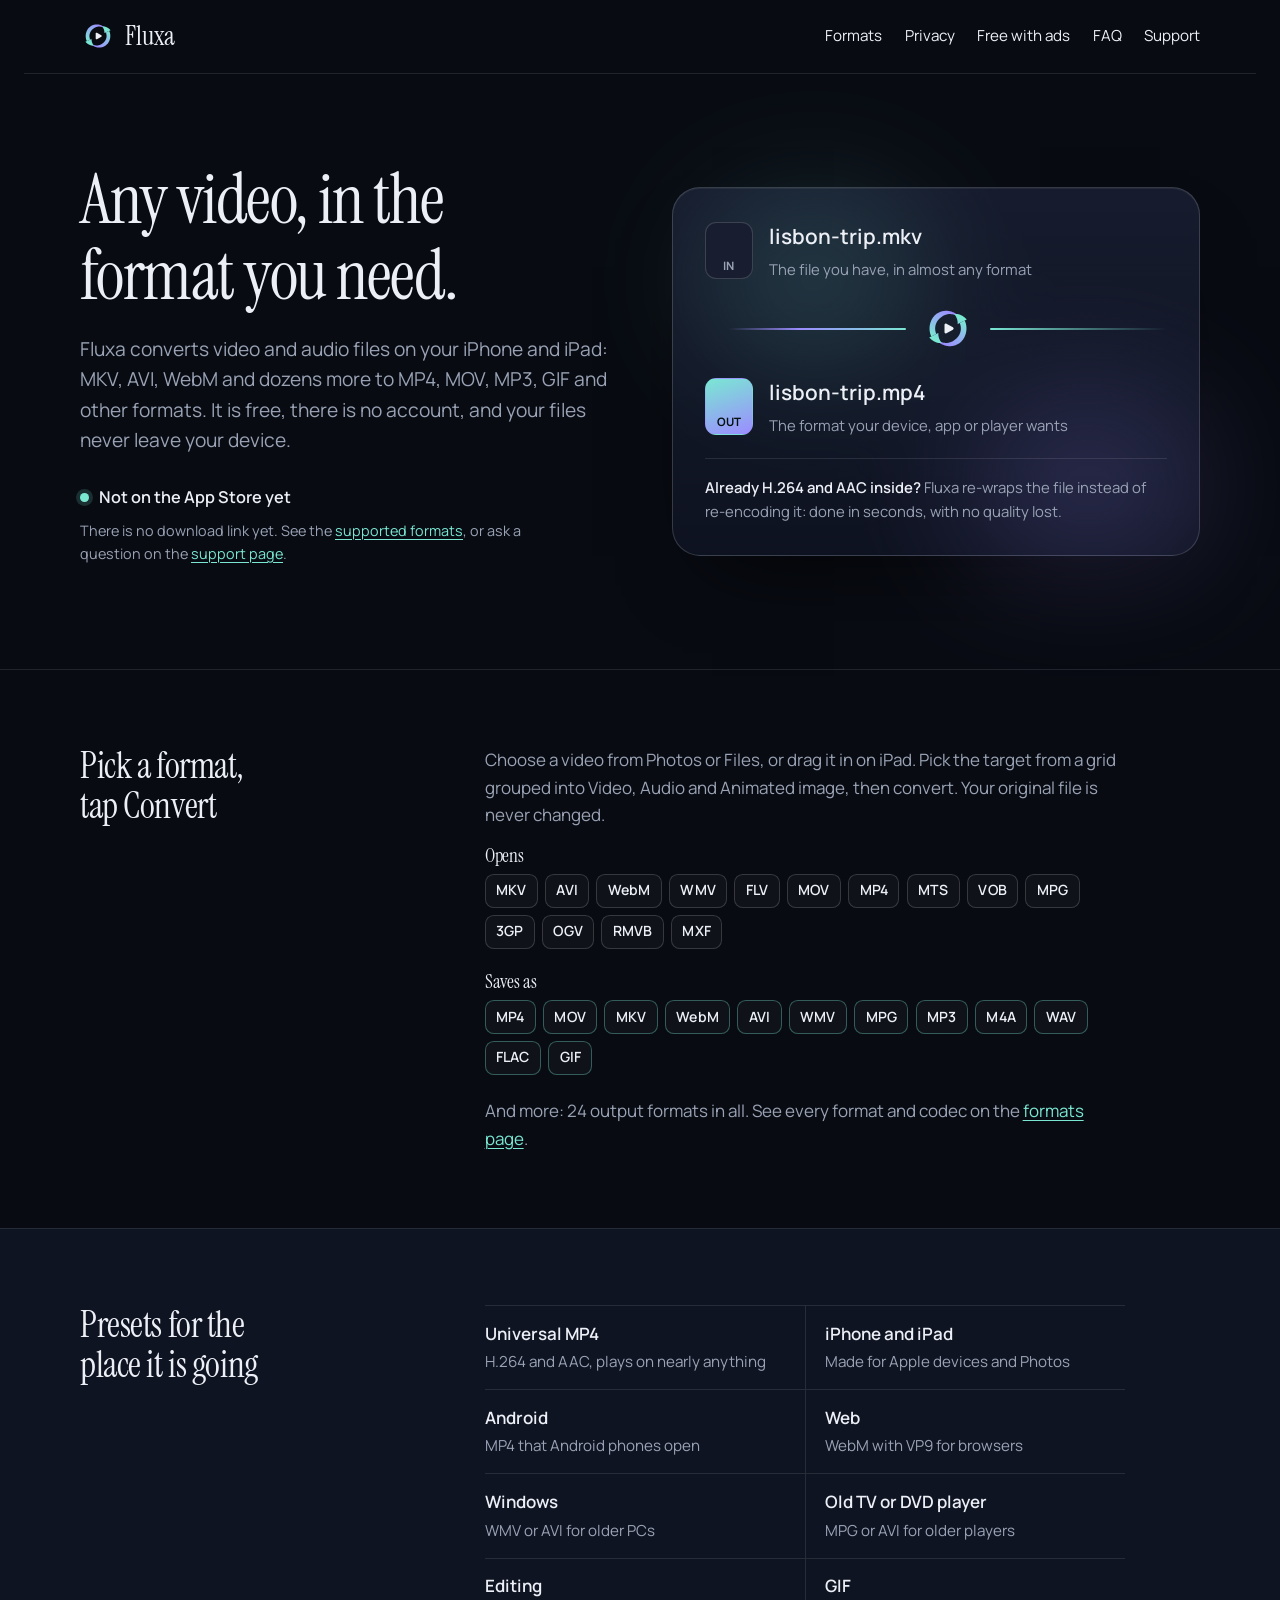
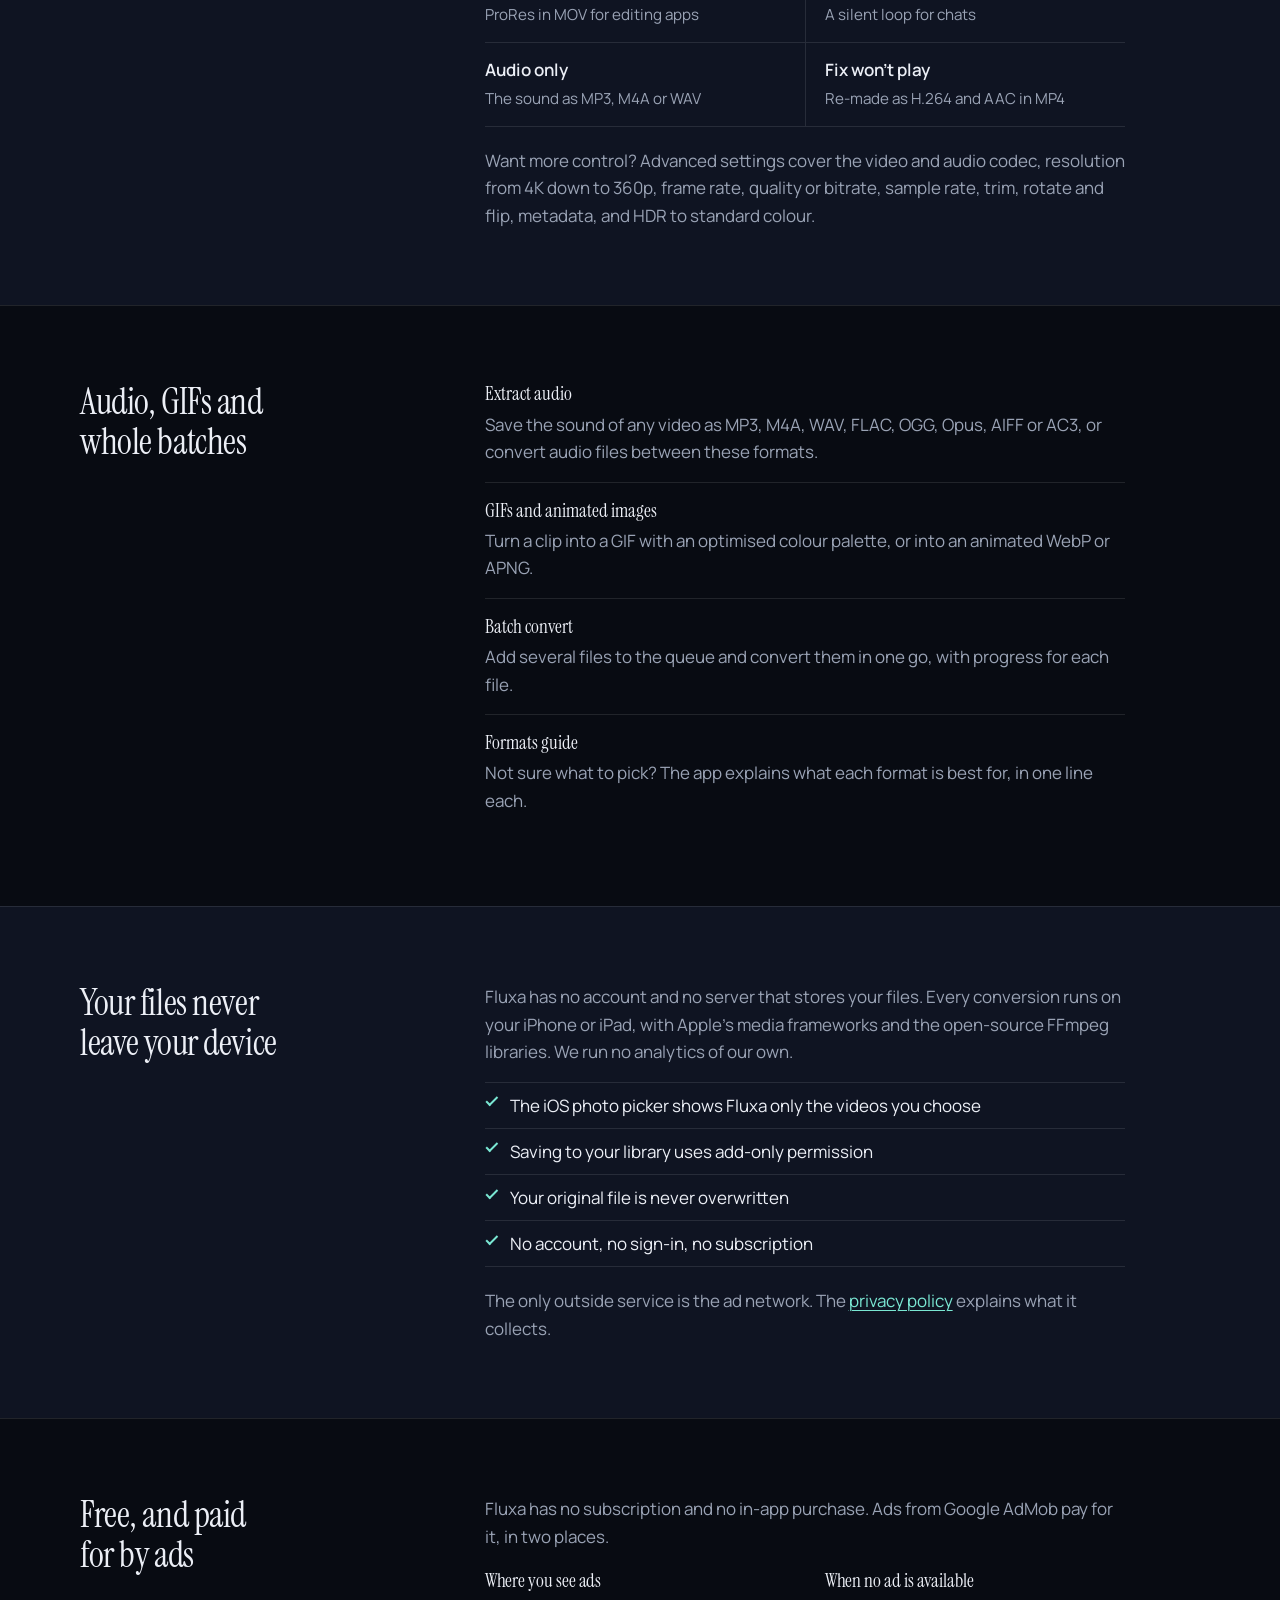
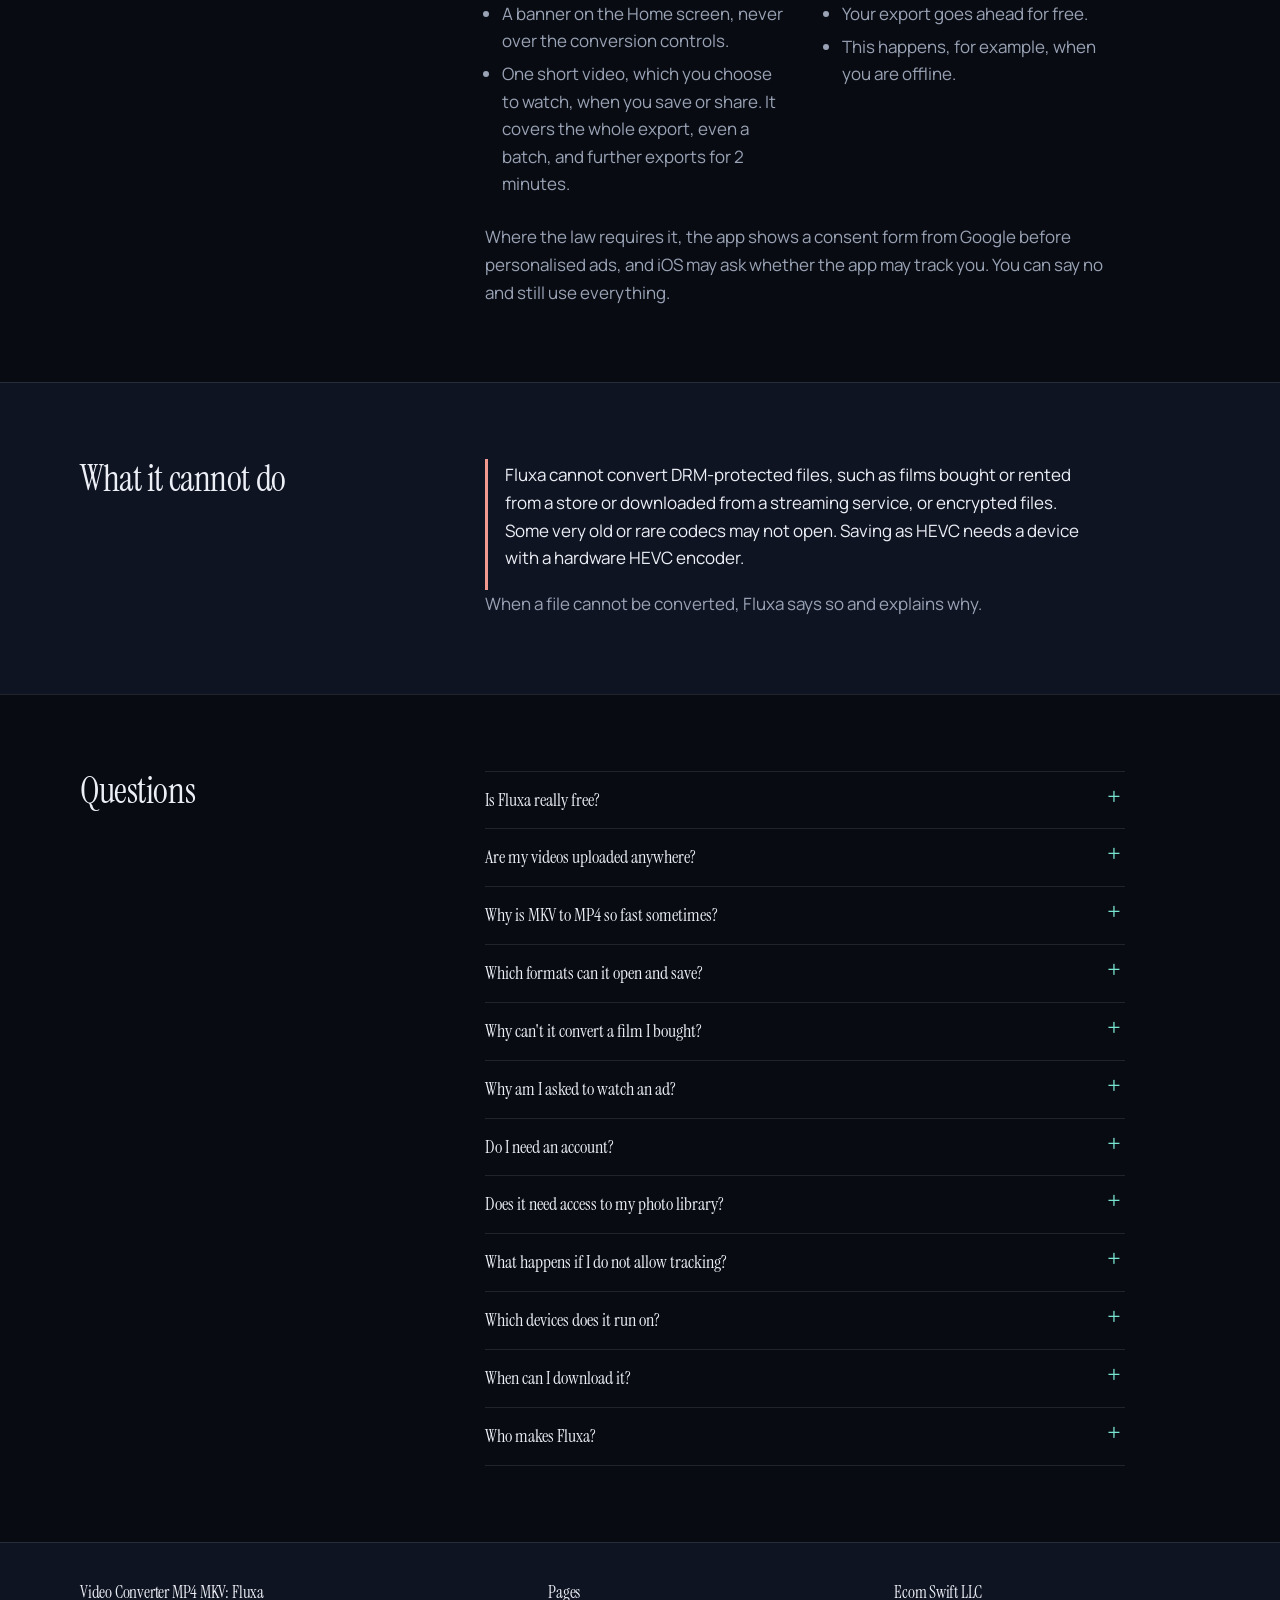
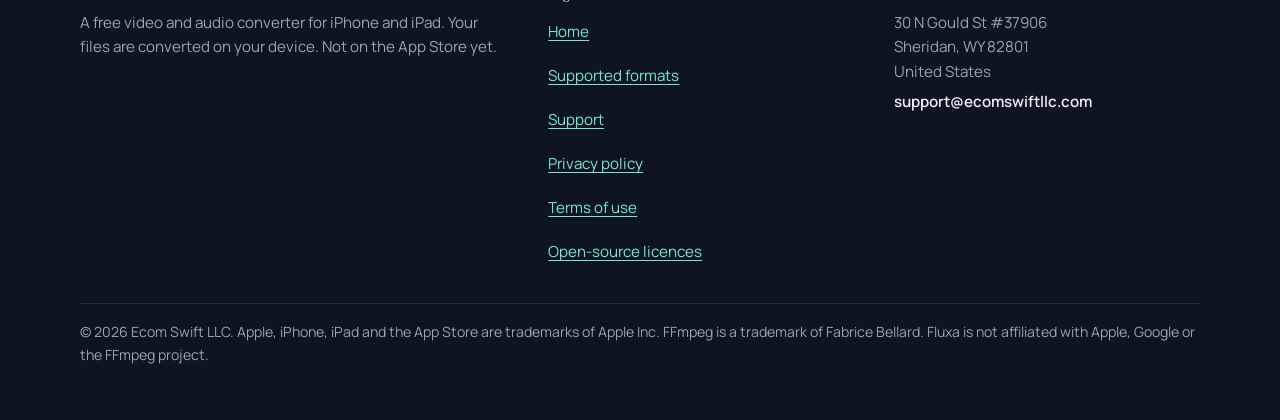
==== commit ee585ab4: "Fluxa site: Instrument Serif + Manrope typography, licences" ====
--- a/fluxa/index.html
+++ b/fluxa/index.html
@@ -147,7 +147,7 @@
       "name": "Which devices does it run on?",
       "acceptedAnswer": {
         "@type": "Answer",
-        "text": "iPhone and iPad with iOS 17 or iPadOS 17 or later, in portrait and landscape. Saving as HEVC uses the hardware encoder, which some older devices do not have; Fluxa then offers H.264."
+        "text": "iPhone and iPad with iOS 17 or iPadOS 17 or later, in portrait and landscape. Saving as HEVC uses the hardware encoder, which some older devices do not have; choose H.264 instead."
       }
     },
     {
@@ -328,7 +328,7 @@
         <details><summary>Do I need an account?</summary><div class="answer"><p>No. There is no sign-in and no sign-up.</p></div></details>
         <details><summary>Does it need access to my photo library?</summary><div class="answer"><p>Not to open files. You pick videos with the iOS photo picker, and Fluxa sees only the ones you choose. To save a result, the app asks for add-only permission, which lets it add items and does not let it read your library. Files from the Files app need no permission.</p></div></details>
         <details><summary>What happens if I do not allow tracking?</summary><div class="answer"><p>The app works the same and the ads are less personalised. You can change the choice any time in iOS Settings under Privacy and Security, then Tracking. Fluxa runs no analytics of its own.</p></div></details>
-        <details><summary>Which devices does it run on?</summary><div class="answer"><p>iPhone and iPad with iOS 17 or iPadOS 17 or later, in portrait and landscape. Saving as HEVC uses the hardware encoder, which some older devices do not have; Fluxa then offers H.264.</p></div></details>
+        <details><summary>Which devices does it run on?</summary><div class="answer"><p>iPhone and iPad with iOS 17 or iPadOS 17 or later, in portrait and landscape. Saving as HEVC uses the hardware encoder, which some older devices do not have; choose H.264 instead.</p></div></details>
         <details><summary>When can I download it?</summary><div class="answer"><p>Fluxa is not on the App Store yet, so there is no download link. This page will link to the App Store listing once the app is available.</p></div></details>
         <details><summary>Who makes Fluxa?</summary><div class="answer"><p>Ecom Swift LLC, a company registered in Wyoming, United States. You can reach us on the <a href="support/">support page</a>.</p></div></details>
       </div>
--- a/fluxa/assets/site.css
+++ b/fluxa/assets/site.css
@@ -1,6 +1,9 @@
-/* Fluxa site. System fonts only, no external requests. Dark by design, like the app.
+/* Fluxa site. Self-hosted fonts (Instrument Serif and Manrope, SIL OFL), no external requests. Dark by design, like the app.
    Layout: one calm reading column per section, section titles in a left rail on wide screens.
    Memorable element: the hero specimen, a real file turning into another format along an aurora line. */
+@font-face { font-family: "Instrument Serif"; src: url("fonts/InstrumentSerif-Regular.ttf") format("truetype"); font-weight: 400; font-style: normal; font-display: swap; }
+@font-face { font-family: "Instrument Serif"; src: url("fonts/InstrumentSerif-Italic.ttf") format("truetype"); font-weight: 400; font-style: italic; font-display: swap; }
+@font-face { font-family: "Manrope"; src: url("fonts/Manrope-Variable.ttf") format("truetype"); font-weight: 200 800; font-style: normal; font-display: swap; }
 :root {
   --ink: #080B12;        /* page */
   --surface: #0F1422;    /* bands, footer */
@@ -13,8 +16,8 @@
   --violet: #9C8CFF;     /* decorative only */
   --on-accent: #04110F;
   --danger: #F2998F;
-  --serif: "New York", ui-serif, "Iowan Old Style", "Palatino Linotype", Palatino, Charter, Georgia, serif;
-  --sans: -apple-system, BlinkMacSystemFont, "SF Pro Text", system-ui, "Segoe UI", Roboto, "Helvetica Neue", Arial, sans-serif;
+  --serif: "Instrument Serif", "New York", ui-serif, "Iowan Old Style", "Palatino Linotype", Palatino, Charter, Georgia, serif;
+  --sans: "Manrope", -apple-system, BlinkMacSystemFont, "SF Pro Text", system-ui, "Segoe UI", Roboto, "Helvetica Neue", Arial, sans-serif;
   --gutter: max(1rem, env(safe-area-inset-left, 0px));
   --gutter-r: max(1rem, env(safe-area-inset-right, 0px));
   --measure: 40rem;
@@ -48,7 +51,7 @@
 /* header */
 .site-header { padding-block: .9rem; border-bottom: 1px solid var(--hairline); }
 .site-header .wrap { display: flex; flex-wrap: wrap; align-items: center; justify-content: space-between; gap: .3rem 2rem; }
-.brand { display: inline-flex; align-items: center; gap: .55rem; min-height: 44px; text-decoration: none; color: var(--text); font-family: var(--serif); font-size: 1.5rem; font-weight: 500; letter-spacing: .005em; }
+.brand { display: inline-flex; align-items: center; gap: .55rem; min-height: 44px; text-decoration: none; color: var(--text); font-family: var(--serif); font-size: 1.7rem; font-weight: 400; letter-spacing: .005em; }
 .brand img { width: 36px; height: 36px; }
 .nav { display: flex; flex-wrap: wrap; gap: 0 1.4rem; font-size: .95rem; }
 .nav a { color: var(--text); text-decoration: none; min-height: 44px; display: inline-flex; align-items: center; }
@@ -56,7 +59,7 @@
 .nav a[aria-current="page"] { color: var(--mint); font-weight: 600; }
 
 /* type */
-h1, h2, h3 { font-family: var(--serif); font-weight: 500; line-height: 1.1; letter-spacing: -.012em; margin: 0; text-wrap: balance; color: var(--text); }
+h1, h2, h3 { font-family: var(--serif); font-weight: 400; line-height: 1.1; letter-spacing: -.012em; margin: 0; text-wrap: balance; color: var(--text); }
 h1 { font-size: clamp(2.5rem, 5.6vw, 4.3rem); letter-spacing: -.022em; }
 h2 { font-size: clamp(1.65rem, 3vw, 2.25rem); }
 h3 { font-size: 1.2rem; letter-spacing: -.004em; }
@@ -195,6 +198,7 @@
 table.fmt td { color: var(--muted); }
 table.fmt td.best { color: var(--text); }
 table.fmt.lib { min-width: 0; }
+table.fmt.lib tbody th { white-space: normal; }
 table.fmt.lib td[data-label="Licence"] { white-space: nowrap; }
 .ingroups { display: grid; grid-template-columns: repeat(2, minmax(0, 1fr)); gap: 0 2.5rem; margin-bottom: 1rem; }
 .ingroups h3 { margin-top: 1.2rem; }
@@ -218,6 +222,7 @@
 @media (max-width: 34rem) {
   body { font-size: 1rem; }
   .split, table.fmt.lib { min-width: 0; }
+table.fmt.lib tbody th { white-space: normal; }
 table.fmt.lib td[data-label="Licence"] { white-space: nowrap; }
 .ingroups { grid-template-columns: minmax(0, 1fr); }
   .presets { grid-template-columns: minmax(0, 1fr); }
